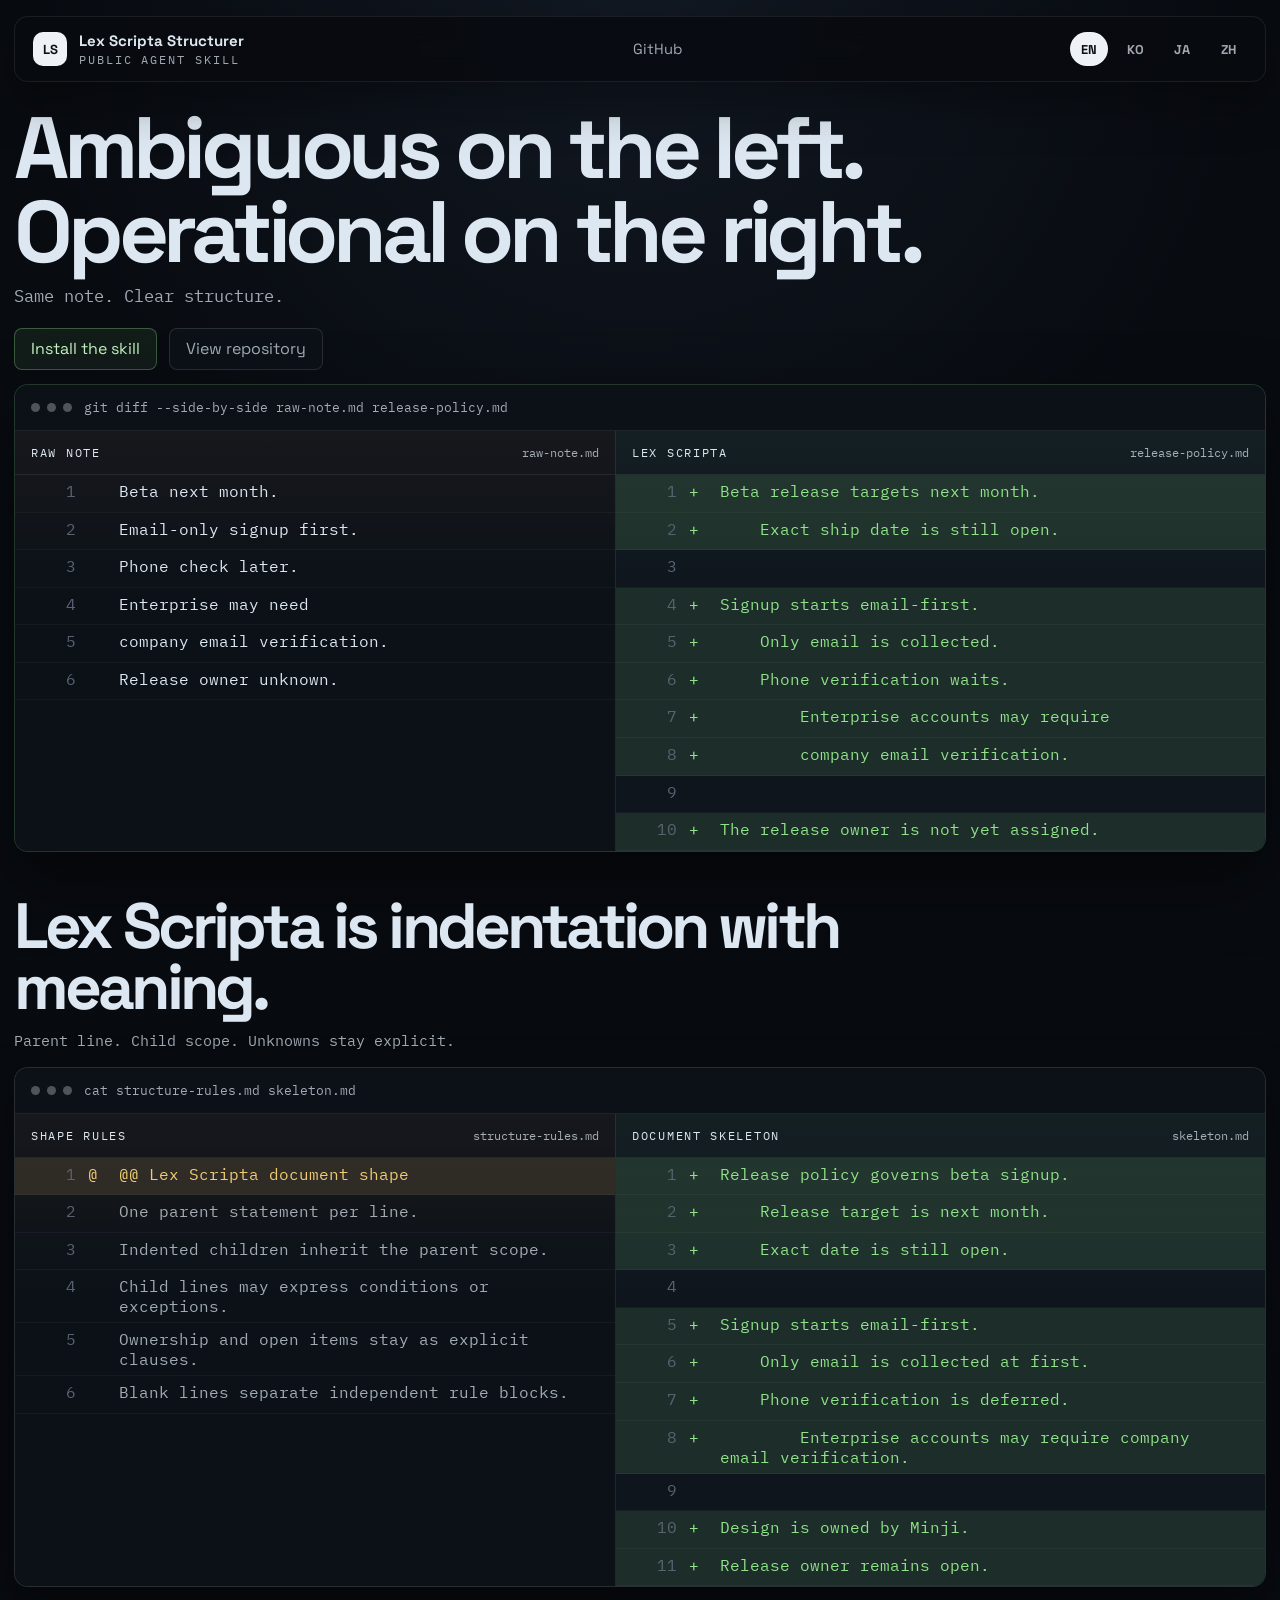
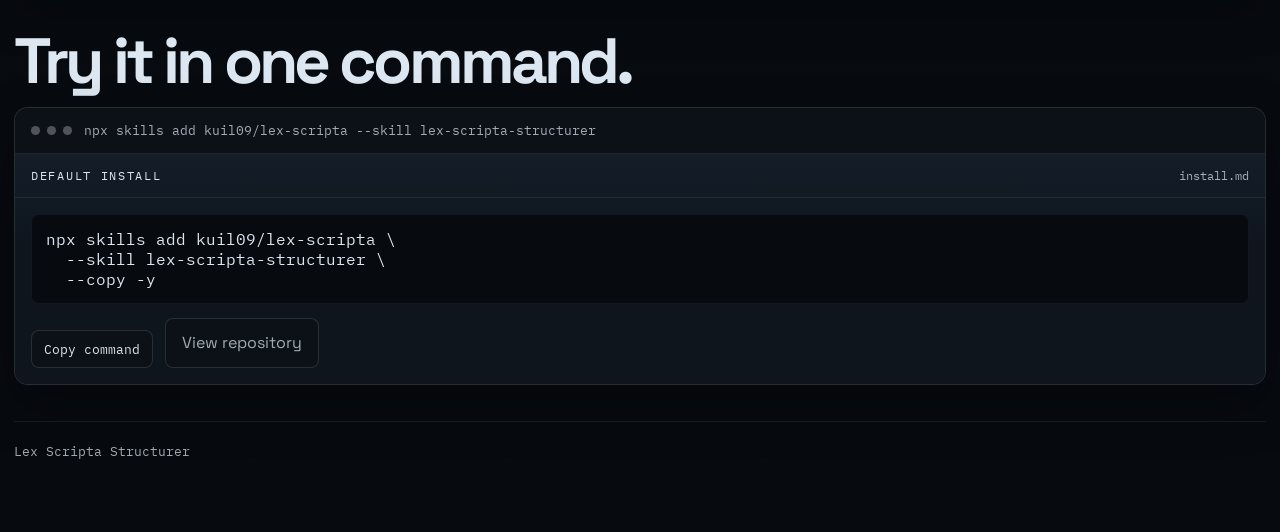
==== site/index.html @ 661ee8ec "Add GitHub Pages landing site" ====
<!DOCTYPE html>
<html lang="en">
  <head>
    <meta charset="utf-8" />
    <meta name="viewport" content="width=device-width, initial-scale=1" />
    <title>Lex Scripta Structurer</title>
    <meta
      name="description"
      content="Turn conversations, planning notes, and policy prose into structured Lex Scripta documents."
    />
    <meta property="og:title" content="Lex Scripta Structurer" />
    <meta
      property="og:description"
      content="A public Agent Skill for turning messy notes into rule trees your agent can trust."
    />
    <meta property="og:type" content="website" />
    <meta property="og:url" content="https://kuil09.github.io/lex-scripta/" />
    <meta
      property="og:image"
      content="https://kuil09.github.io/lex-scripta/og-card.svg"
    />
    <meta name="twitter:card" content="summary_large_image" />
    <meta name="twitter:title" content="Lex Scripta Structurer" />
    <meta
      name="twitter:description"
      content="Turn natural-language notes into machine-readable Lex Scripta documents."
    />
    <meta
      name="twitter:image"
      content="https://kuil09.github.io/lex-scripta/og-card.svg"
    />
    <link rel="canonical" href="https://kuil09.github.io/lex-scripta/" />
    <link rel="alternate" hreflang="en" href="https://kuil09.github.io/lex-scripta/" />
    <link rel="alternate" hreflang="ko" href="https://kuil09.github.io/lex-scripta/ko/" />
    <link rel="alternate" hreflang="ja" href="https://kuil09.github.io/lex-scripta/ja/" />
    <link rel="alternate" hreflang="zh-CN" href="https://kuil09.github.io/lex-scripta/zh-cn/" />
    <link rel="alternate" hreflang="x-default" href="https://kuil09.github.io/lex-scripta/" />
    <link rel="icon" href="favicon.svg" type="image/svg+xml" />
    <link rel="preconnect" href="https://fonts.googleapis.com" />
    <link rel="preconnect" href="https://fonts.gstatic.com" crossorigin />
    <link
      href="https://fonts.googleapis.com/css2?family=Fraunces:opsz,wght@9..144,600;9..144,700&family=IBM+Plex+Mono:wght@400;500&family=Space+Grotesk:wght@400;500;700&display=swap"
      rel="stylesheet"
    />
    <link rel="stylesheet" href="styles.css" />
  </head>
  <body class="terminal-body">
    <div class="page-shell">
      <header class="topbar">
        <a class="brand" href="#top" aria-label="Lex Scripta Structurer home">
          <span class="brand-mark">LS</span>
          <span class="brand-copy">
            <strong>Lex Scripta Structurer</strong>
            <span>Public Agent Skill</span>
          </span>
        </a>

        <nav class="topnav" aria-label="Primary">
          <a href="https://github.com/kuil09/lex-scripta">GitHub</a>
        </nav>

        <div class="language-switch" aria-label="Languages">
          <a class="language-link is-current" href="./" lang="en">EN</a>
          <a class="language-link" href="ko/" lang="ko">KO</a>
          <a class="language-link" href="ja/" lang="ja">JA</a>
          <a class="language-link" href="zh-cn/" lang="zh-CN">ZH</a>
        </div>
      </header>

      <main id="top" class="terminal-main">
        <section class="split-section hero-section">
          <div class="section-intro reveal">
            <h1 class="section-title">Ambiguous on the left. Operational on the right.</h1>
            <p class="section-summary">
              Same note. Clear structure.
            </p>

            <div class="hero-actions">
              <a class="button button-primary" href="#install">Install the skill</a>
              <a class="button button-secondary" href="https://github.com/kuil09/lex-scripta">
                View repository
              </a>
            </div>
          </div>

          <div class="terminal-shell reveal">
            <div class="terminal-bar">
              <span class="terminal-dots" aria-hidden="true">
                <span></span>
                <span></span>
                <span></span>
              </span>
              <span class="terminal-title">git diff --side-by-side raw-note.md release-policy.md</span>
            </div>

            <div class="pane-grid">
              <article class="terminal-pane pane-raw">
                <div class="pane-header">
                  <span class="pane-label">raw note</span>
                  <span class="pane-file">raw-note.md</span>
                </div>
                <div class="pane-body">
                  <ol class="code-lines">
                    <li class="line-plain"><span class="line-sign"></span><span class="line-text">Beta next month.</span></li>
                    <li class="line-plain"><span class="line-sign"></span><span class="line-text">Email-only signup first.</span></li>
                    <li class="line-plain"><span class="line-sign"></span><span class="line-text">Phone check later.</span></li>
                    <li class="line-plain"><span class="line-sign"></span><span class="line-text">Enterprise may need</span></li>
                    <li class="line-plain"><span class="line-sign"></span><span class="line-text">company email verification.</span></li>
                    <li class="line-plain"><span class="line-sign"></span><span class="line-text">Release owner unknown.</span></li>
                  </ol>
                </div>
              </article>

              <article class="terminal-pane pane-structured">
                <div class="pane-header">
                  <span class="pane-label">Lex Scripta</span>
                  <span class="pane-file">release-policy.md</span>
                </div>
                <div class="pane-body">
                  <ol class="code-lines">
                    <li class="line-add"><span class="line-sign">+</span><span class="line-text">Beta release targets next month.</span></li>
                    <li class="line-add"><span class="line-sign">+</span><span class="line-text">    Exact ship date is still open.</span></li>
                    <li class="line-plain"><span class="line-sign"></span><span class="line-text"></span></li>
                    <li class="line-add"><span class="line-sign">+</span><span class="line-text">Signup starts email-first.</span></li>
                    <li class="line-add"><span class="line-sign">+</span><span class="line-text">    Only email is collected.</span></li>
                    <li class="line-add"><span class="line-sign">+</span><span class="line-text">    Phone verification waits.</span></li>
                    <li class="line-add"><span class="line-sign">+</span><span class="line-text">        Enterprise accounts may require</span></li>
                    <li class="line-add"><span class="line-sign">+</span><span class="line-text">        company email verification.</span></li>
                    <li class="line-plain"><span class="line-sign"></span><span class="line-text"></span></li>
                    <li class="line-add"><span class="line-sign">+</span><span class="line-text">The release owner is not yet assigned.</span></li>
                  </ol>
                </div>
              </article>
            </div>
          </div>
        </section>

        <section class="split-section" id="structure">
          <div class="section-intro reveal">
            <h2 class="section-title">Lex Scripta is indentation with meaning.</h2>
            <p class="section-summary">
              Parent line. Child scope. Unknowns stay explicit.
            </p>
          </div>

          <div class="terminal-shell reveal">
            <div class="terminal-bar">
              <span class="terminal-dots" aria-hidden="true">
                <span></span>
                <span></span>
                <span></span>
              </span>
              <span class="terminal-title">cat structure-rules.md skeleton.md</span>
            </div>

            <div class="pane-grid">
              <article class="terminal-pane pane-problem">
                <div class="pane-header">
                  <span class="pane-label">shape rules</span>
                  <span class="pane-file">structure-rules.md</span>
                </div>
                <div class="pane-body">
                  <ol class="code-lines">
                    <li class="line-meta"><span class="line-sign">@</span><span class="line-text">@@ Lex Scripta document shape</span></li>
                    <li class="line-context"><span class="line-sign"></span><span class="line-text">One parent statement per line.</span></li>
                    <li class="line-context"><span class="line-sign"></span><span class="line-text">Indented children inherit the parent scope.</span></li>
                    <li class="line-context"><span class="line-sign"></span><span class="line-text">Child lines may express conditions or exceptions.</span></li>
                    <li class="line-context"><span class="line-sign"></span><span class="line-text">Ownership and open items stay as explicit clauses.</span></li>
                    <li class="line-context"><span class="line-sign"></span><span class="line-text">Blank lines separate independent rule blocks.</span></li>
                  </ol>
                </div>
              </article>

              <article class="terminal-pane pane-structured">
                <div class="pane-header">
                  <span class="pane-label">document skeleton</span>
                  <span class="pane-file">skeleton.md</span>
                </div>
                <div class="pane-body">
                  <ol class="code-lines">
                    <li class="line-add"><span class="line-sign">+</span><span class="line-text">Release policy governs beta signup.</span></li>
                    <li class="line-add"><span class="line-sign">+</span><span class="line-text">    Release target is next month.</span></li>
                    <li class="line-add"><span class="line-sign">+</span><span class="line-text">    Exact date is still open.</span></li>
                    <li class="line-plain"><span class="line-sign"></span><span class="line-text"></span></li>
                    <li class="line-add"><span class="line-sign">+</span><span class="line-text">Signup starts email-first.</span></li>
                    <li class="line-add"><span class="line-sign">+</span><span class="line-text">    Only email is collected at first.</span></li>
                    <li class="line-add"><span class="line-sign">+</span><span class="line-text">    Phone verification is deferred.</span></li>
                    <li class="line-add"><span class="line-sign">+</span><span class="line-text">        Enterprise accounts may require company email verification.</span></li>
                    <li class="line-plain"><span class="line-sign"></span><span class="line-text"></span></li>
                    <li class="line-add"><span class="line-sign">+</span><span class="line-text">Design is owned by Minji.</span></li>
                    <li class="line-add"><span class="line-sign">+</span><span class="line-text">Release owner remains open.</span></li>
                  </ol>
                </div>
              </article>
            </div>
          </div>

        </section>

        <section class="split-section install-strip" id="install">
          <div class="section-intro reveal">
            <h2 class="section-title">Try it in one command.</h2>
          </div>

          <div class="terminal-shell install-shell reveal">
            <div class="terminal-bar">
              <span class="terminal-dots" aria-hidden="true">
                <span></span>
                <span></span>
                <span></span>
              </span>
              <span class="terminal-title">npx skills add kuil09/lex-scripta --skill lex-scripta-structurer</span>
            </div>

            <article class="terminal-pane pane-install-full">
              <div class="pane-header">
                <span class="pane-label">default install</span>
                <span class="pane-file">install.md</span>
              </div>
              <div class="pane-body install-strip-body">
                <pre class="command-code"><code>npx skills add kuil09/lex-scripta \
  --skill lex-scripta-structurer \
  --copy -y</code></pre>
                <div class="install-strip-actions">
                  <button
                    class="copy-button"
                    data-copy="npx skills add kuil09/lex-scripta --skill lex-scripta-structurer --copy -y"
                    data-copy-default="Copy command"
                    data-copy-success="Copied"
                    data-copy-failure="Copy failed"
                  >
                    Copy command
                  </button>
                  <a class="button button-secondary" href="https://github.com/kuil09/lex-scripta">
                    View repository
                  </a>
                </div>
              </div>
            </article>
          </div>
        </section>
      </main>

      <footer class="site-footer">
        <p>Lex Scripta Structurer</p>
      </footer>
    </div>

    <script src="script.js"></script>
  </body>
</html>
---- site/styles.css ----
:root {
  --bg: #080b10;
  --bg-2: #0c1118;
  --bg-3: #121923;
  --panel: #0b1117;
  --panel-2: #0e151d;
  --panel-3: #111a24;
  --ink: #dde7f1;
  --ink-soft: rgba(221, 231, 241, 0.72);
  --ink-faint: rgba(221, 231, 241, 0.46);
  --line: rgba(255, 255, 255, 0.08);
  --line-strong: rgba(255, 255, 255, 0.12);
  --line-no: #586372;
  --green: #8fe388;
  --green-soft: rgba(143, 227, 136, 0.12);
  --red: #ff9580;
  --red-soft: rgba(255, 149, 128, 0.12);
  --yellow: #f0cd75;
  --yellow-soft: rgba(240, 205, 117, 0.12);
  --blue: #86b6ff;
  --blue-soft: rgba(134, 182, 255, 0.12);
  --shadow: 0 20px 48px rgba(0, 0, 0, 0.34);
  --content: 1320px;
  --sans: "Space Grotesk", sans-serif;
  --mono: "IBM Plex Mono", monospace;
}

* {
  box-sizing: border-box;
}

html {
  scroll-behavior: smooth;
}

body {
  margin: 0;
  min-height: 100vh;
  overflow-x: hidden;
  color: var(--ink);
  font-family: var(--mono);
  background:
    radial-gradient(circle at top, rgba(134, 182, 255, 0.08), transparent 28%),
    linear-gradient(180deg, #080b10 0%, #070a0f 100%);
}

body::before {
  content: "";
  position: fixed;
  inset: 0;
  pointer-events: none;
  background-image:
    linear-gradient(rgba(255, 255, 255, 0.024) 1px, transparent 1px),
    linear-gradient(90deg, rgba(255, 255, 255, 0.024) 1px, transparent 1px);
  background-size: 24px 24px;
  opacity: 0.24;
  mask-image: linear-gradient(180deg, rgba(0, 0, 0, 0.74), transparent 100%);
}

a {
  color: inherit;
  text-decoration: none;
}

code,
pre,
button {
  font: inherit;
}

.page-shell {
  width: min(calc(100% - 28px), var(--content));
  margin: 0 auto;
  padding: 16px 0 72px;
}

.topbar {
  position: sticky;
  top: 12px;
  z-index: 20;
  display: grid;
  grid-template-columns: auto 1fr auto;
  align-items: center;
  gap: 18px;
  padding: 14px 18px;
  border: 1px solid var(--line);
  border-radius: 14px;
  background: rgba(8, 11, 16, 0.9);
  backdrop-filter: blur(14px);
  box-shadow: var(--shadow);
}

.brand {
  display: inline-flex;
  align-items: center;
  gap: 12px;
}

.brand-mark {
  width: 34px;
  height: 34px;
  display: grid;
  place-items: center;
  border: 1px solid var(--line-strong);
  border-radius: 10px;
  color: #0b1117;
  background: #eef2f7;
  font-family: var(--sans);
  font-size: 0.82rem;
  font-weight: 700;
}

.brand-copy {
  display: flex;
  flex-direction: column;
  gap: 2px;
}

.brand-copy strong,
.topnav,
.language-link,
.button,
.section-title,
.command-card h3 {
  font-family: var(--sans);
}

.brand-copy strong {
  font-size: 0.94rem;
}

.brand-copy span,
.pane-file,
.shell-note,
.section-summary,
.site-footer,
.command-card p,
.path-note,
.legend {
  color: var(--ink-soft);
}

.brand-copy span {
  font-size: 0.75rem;
  text-transform: uppercase;
  letter-spacing: 0.16em;
}

.topnav {
  display: flex;
  align-items: center;
  justify-content: center;
  gap: 18px;
  font-size: 0.92rem;
}

.topnav a,
.language-link {
  color: var(--ink-soft);
  transition: color 160ms ease, border-color 160ms ease, background 160ms ease;
}

.topnav a:hover,
.topnav a:focus-visible,
.language-link:hover,
.language-link:focus-visible {
  color: var(--ink);
}

.language-switch {
  display: flex;
  align-items: center;
  gap: 8px;
}

.language-link {
  min-width: 38px;
  min-height: 34px;
  padding: 0 10px;
  display: inline-flex;
  align-items: center;
  justify-content: center;
  border: 1px solid transparent;
  border-radius: 999px;
  font-size: 0.8rem;
  font-weight: 700;
}

.language-link.is-current {
  color: #0b1117;
  border-color: rgba(255, 255, 255, 0.2);
  background: #eef2f7;
}

.terminal-main {
  display: flex;
  flex-direction: column;
  gap: 44px;
  margin-top: 24px;
}

.split-section {
  scroll-margin-top: 100px;
}

.hero-section .section-title {
  max-width: 1120px;
  font-size: clamp(3rem, 6.8vw, 6.4rem);
}

.hero-section .section-summary {
  font-size: 1.08rem;
}

.hero-section .terminal-shell {
  border-color: rgba(143, 227, 136, 0.18);
  box-shadow: 0 28px 72px rgba(0, 0, 0, 0.44);
}

.section-intro {
  display: flex;
  flex-direction: column;
  gap: 10px;
  margin-bottom: 14px;
}

.section-title {
  margin: 0;
  max-width: 980px;
  font-size: clamp(2.3rem, 5vw, 4.8rem);
  line-height: 0.96;
  letter-spacing: -0.06em;
}

.section-summary {
  margin: 0;
  max-width: 760px;
  font-size: 0.96rem;
  line-height: 1.55;
}

.hero-actions {
  display: flex;
  flex-wrap: wrap;
  gap: 12px;
  margin-top: 8px;
}

.button,
.copy-button {
  display: inline-flex;
  align-items: center;
  justify-content: center;
  min-height: 42px;
  padding: 0 16px;
  border: 1px solid var(--line-strong);
  border-radius: 8px;
  background: var(--panel);
  color: var(--ink);
  cursor: pointer;
  transition: border-color 160ms ease, background 160ms ease, color 160ms ease;
}

.button:hover,
.button:focus-visible,
.copy-button:hover,
.copy-button:focus-visible {
  border-color: rgba(255, 255, 255, 0.18);
  background: #111922;
}

.button-primary {
  border-color: rgba(143, 227, 136, 0.32);
  background: rgba(143, 227, 136, 0.08);
  color: #c6f4c2;
}

.button-secondary {
  color: var(--ink-soft);
}

.terminal-shell {
  border: 1px solid var(--line-strong);
  border-radius: 14px;
  overflow: hidden;
  background: var(--panel);
  box-shadow: var(--shadow);
}

.terminal-bar {
  display: flex;
  align-items: center;
  gap: 12px;
  min-height: 46px;
  padding: 0 16px;
  border-bottom: 1px solid var(--line);
  background: var(--bg-2);
}

.terminal-dots {
  display: inline-flex;
  gap: 7px;
}

.terminal-dots span {
  width: 9px;
  height: 9px;
  border-radius: 50%;
  background: rgba(255, 255, 255, 0.28);
}

.terminal-title {
  color: var(--ink-soft);
  font-size: 0.84rem;
  white-space: nowrap;
  overflow: hidden;
  text-overflow: ellipsis;
}

.pane-grid {
  display: grid;
  grid-template-columns: minmax(0, 48fr) minmax(0, 52fr);
}

.terminal-pane {
  min-width: 0;
  background: var(--panel);
}

.terminal-pane + .terminal-pane {
  border-left: 1px solid var(--line);
}

.pane-raw,
.pane-problem,
.pane-old {
  background: linear-gradient(180deg, rgba(255, 149, 128, 0.05), transparent 40%), var(--panel);
}

.pane-structured,
.pane-guarantee,
.pane-new {
  background: linear-gradient(180deg, rgba(143, 227, 136, 0.05), transparent 40%), var(--panel-2);
}

.pane-install-right {
  background: linear-gradient(180deg, rgba(134, 182, 255, 0.05), transparent 40%), var(--panel-2);
}

.pane-install-full {
  background: linear-gradient(180deg, rgba(134, 182, 255, 0.05), transparent 40%), var(--panel-2);
}

.pane-header {
  display: flex;
  align-items: center;
  justify-content: space-between;
  gap: 10px;
  min-height: 44px;
  padding: 0 16px;
  border-bottom: 1px solid var(--line);
}

.pane-label {
  color: var(--ink);
  font-size: 0.76rem;
  text-transform: uppercase;
  letter-spacing: 0.14em;
}

.pane-file {
  font-size: 0.78rem;
}

.pane-body {
  padding: 0;
}

.code-lines {
  list-style: none;
  margin: 0;
  padding: 0;
  counter-reset: line;
}

.code-lines li {
  display: grid;
  grid-template-columns: 2.8rem 1.2rem minmax(0, 1fr);
  gap: 12px;
  align-items: start;
  min-height: 2.35rem;
  padding: 6px 16px;
  border-bottom: 1px solid rgba(255, 255, 255, 0.04);
}

.code-lines li::before {
  counter-increment: line;
  content: counter(line);
  color: var(--line-no);
  text-align: right;
}

.line-sign {
  color: var(--line-no);
}

.line-text {
  min-width: 0;
  white-space: pre-wrap;
  word-break: break-word;
}

.line-meta {
  background: var(--yellow-soft);
}

.line-meta .line-sign,
.line-meta .line-text {
  color: var(--yellow);
}

.line-add {
  background: var(--green-soft);
}

.line-add .line-sign,
.line-add .line-text {
  color: var(--green);
}

.line-remove {
  background: var(--red-soft);
}

.line-remove .line-sign,
.line-remove .line-text {
  color: var(--red);
}

.line-context .line-text {
  color: var(--ink-soft);
}

.line-plain .line-sign {
  color: transparent;
}

.shell-note,
.legend {
  margin: 10px 4px 0;
  font-size: 0.85rem;
  line-height: 1.6;
}

.legend {
  display: flex;
  flex-wrap: wrap;
  gap: 14px;
}

.legend span::before {
  display: inline-block;
  margin-right: 8px;
}

.legend-old::before {
  content: "-";
  color: var(--red);
}

.legend-new::before {
  content: "+";
  color: var(--green);
}

.legend-stable::before {
  content: "@";
  color: var(--yellow);
}

.install-shell .pane-body {
  padding: 16px;
}

.install-strip-body {
  display: flex;
  flex-direction: column;
  gap: 14px;
}

.install-strip .section-title {
  max-width: 760px;
}

.install-strip .command-code {
  margin: 0;
}

.install-strip-actions {
  display: flex;
  flex-wrap: wrap;
  gap: 12px;
}

.command-card,
.path-card {
  border: 1px solid var(--line);
  border-radius: 10px;
  background: var(--panel-3);
  padding: 16px;
}

.command-card h3,
.path-card h3 {
  margin: 0;
  font-size: 1rem;
  line-height: 1.3;
}

.command-card p,
.path-card p {
  margin: 8px 0 0;
  font-size: 0.88rem;
  line-height: 1.6;
}

.command-code {
  margin: 14px 0 0;
  padding: 14px;
  border: 1px solid rgba(255, 255, 255, 0.05);
  border-radius: 8px;
  background: #070b10;
  color: var(--ink);
  white-space: pre-wrap;
  word-break: break-word;
}

.copy-button {
  align-self: flex-start;
  margin-top: 12px;
  min-height: 38px;
  padding: 0 12px;
  font-size: 0.84rem;
}

.copy-button.is-copied {
  border-color: rgba(143, 227, 136, 0.32);
  background: rgba(143, 227, 136, 0.08);
  color: #c6f4c2;
}

.path-list {
  margin: 14px 0 0;
  padding-left: 18px;
  color: var(--ink-soft);
  line-height: 1.7;
}

.path-list code {
  color: var(--ink);
}

.site-footer {
  display: flex;
  justify-content: flex-start;
  margin-top: 36px;
  padding-top: 20px;
  border-top: 1px solid var(--line);
  font-size: 0.84rem;
}

.site-footer p {
  margin: 0;
}

.reveal {
  opacity: 0;
  transform: translateY(10px);
  transition: opacity 260ms ease, transform 260ms ease;
}

.reveal.is-visible {
  opacity: 1;
  transform: translateY(0);
}

@media (max-width: 1080px) {
  .topbar {
    grid-template-columns: 1fr auto;
  }

  .topnav {
    grid-column: 1 / -1;
    justify-content: flex-start;
    flex-wrap: wrap;
  }

  .pane-grid {
    grid-template-columns: 1fr;
  }

  .terminal-pane + .terminal-pane {
    border-left: 0;
    border-top: 1px solid var(--line);
  }

  .install-strip-actions {
    flex-direction: column;
    align-items: stretch;
  }

  .install-strip-actions .button,
  .install-strip-actions .copy-button {
    width: 100%;
  }
}

@media (max-width: 720px) {
  .page-shell {
    width: min(calc(100% - 16px), var(--content));
    padding-top: 10px;
  }

  .topbar {
    padding: 14px;
  }

  .language-switch {
    width: 100%;
    justify-content: flex-start;
  }

  .terminal-main {
    gap: 44px;
    margin-top: 20px;
  }

  .section-title {
    font-size: clamp(1.9rem, 11vw, 2.8rem);
  }

  .hero-actions {
    flex-direction: column;
    align-items: stretch;
  }

  .button {
    width: 100%;
  }

  .code-lines li {
    grid-template-columns: 2.2rem 1rem minmax(0, 1fr);
    padding: 6px 12px;
    gap: 10px;
  }

  .install-shell .pane-body {
    padding: 12px;
  }

  .command-card,
  .path-card {
    padding: 14px;
  }

  .site-footer {
    flex-direction: column;
    align-items: flex-start;
  }
}

@media (prefers-reduced-motion: reduce) {
  html {
    scroll-behavior: auto;
  }

  .reveal {
    opacity: 1;
    transform: none;
    transition: none;
  }

  .button,
  .copy-button {
    transition: none;
  }
}
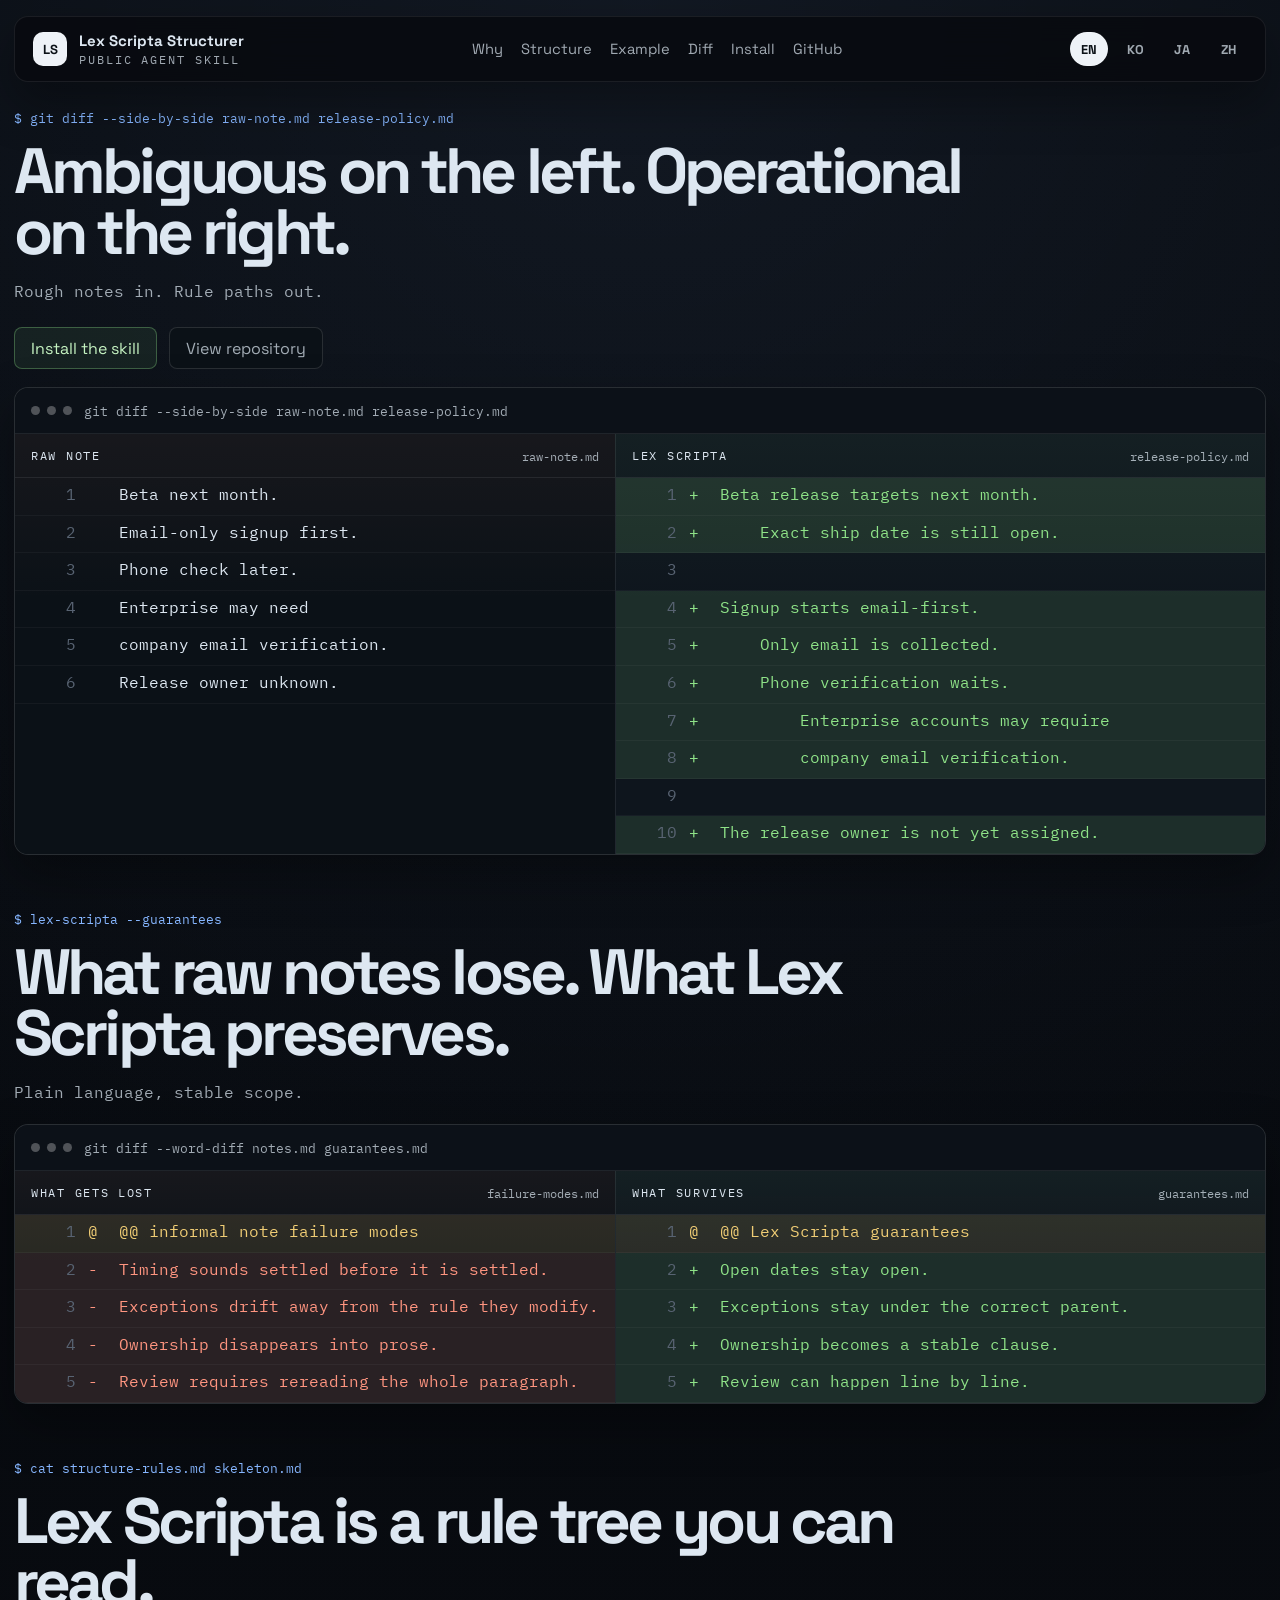
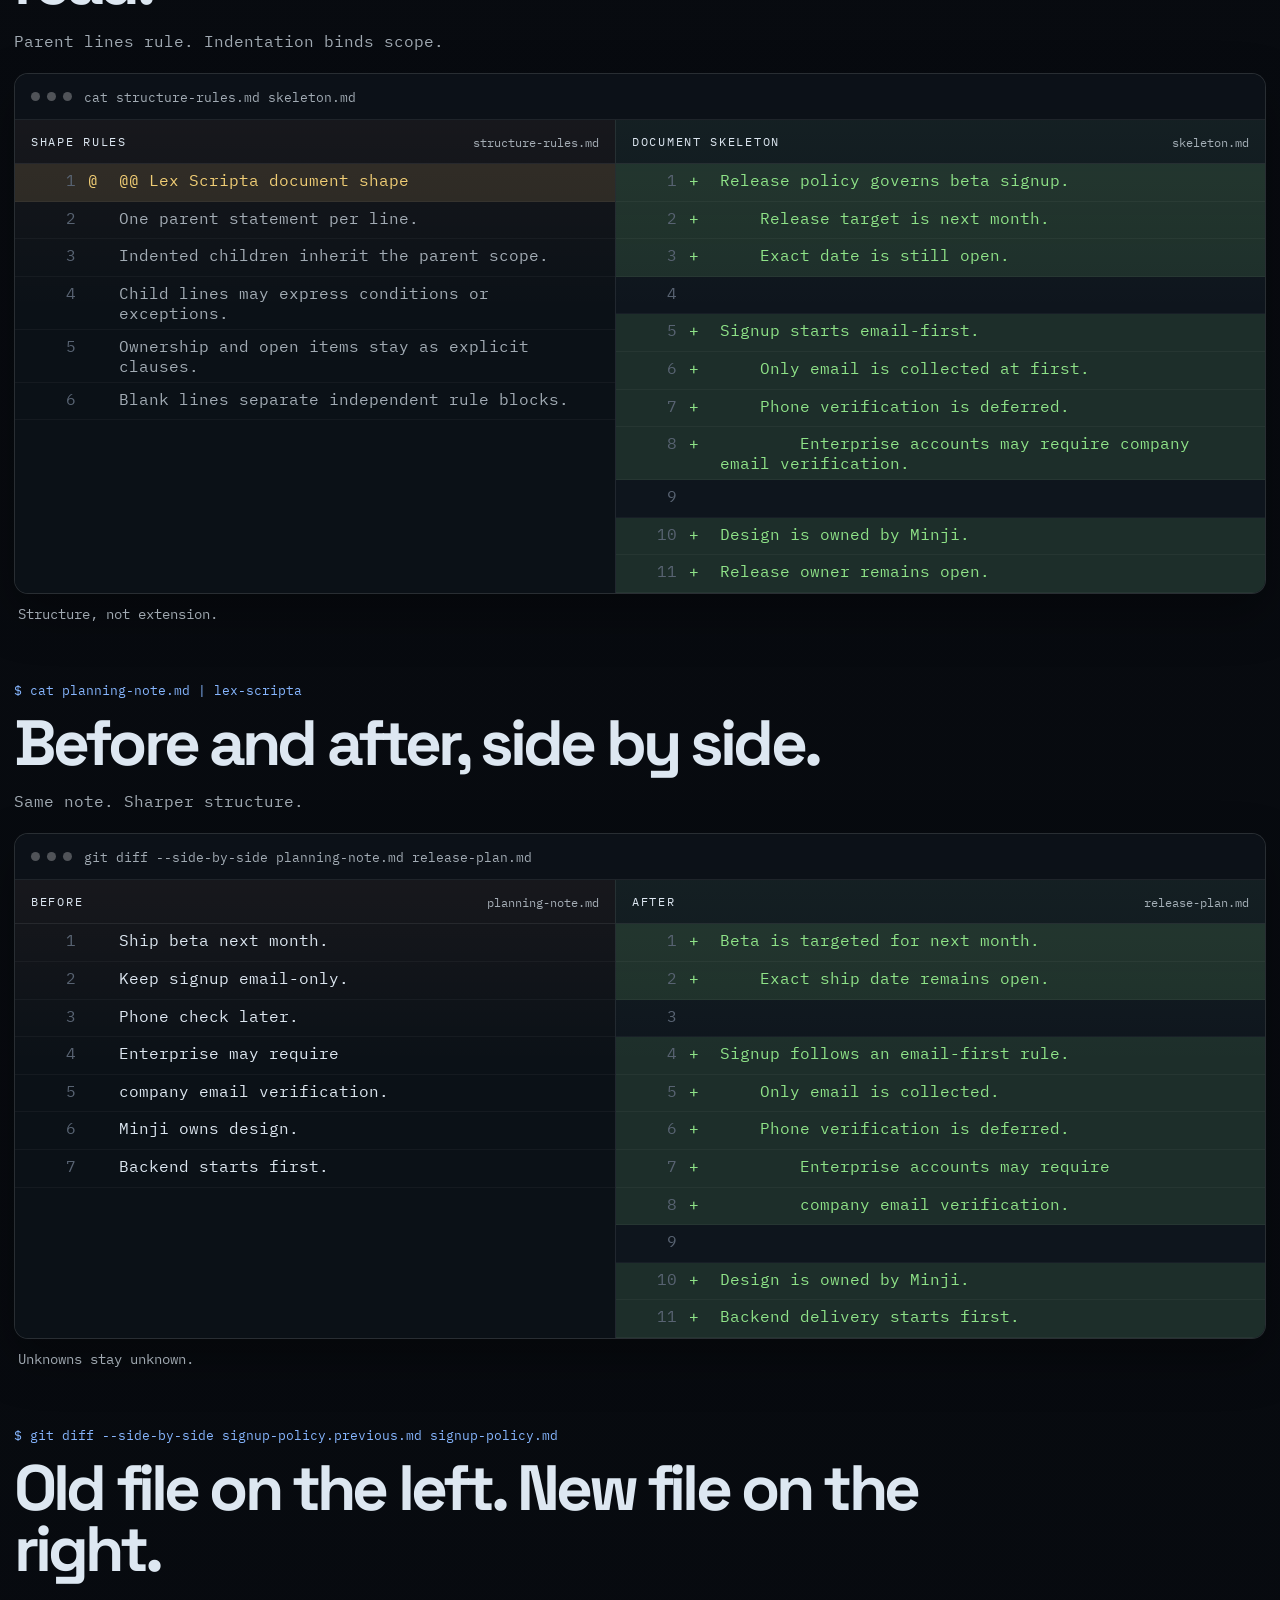
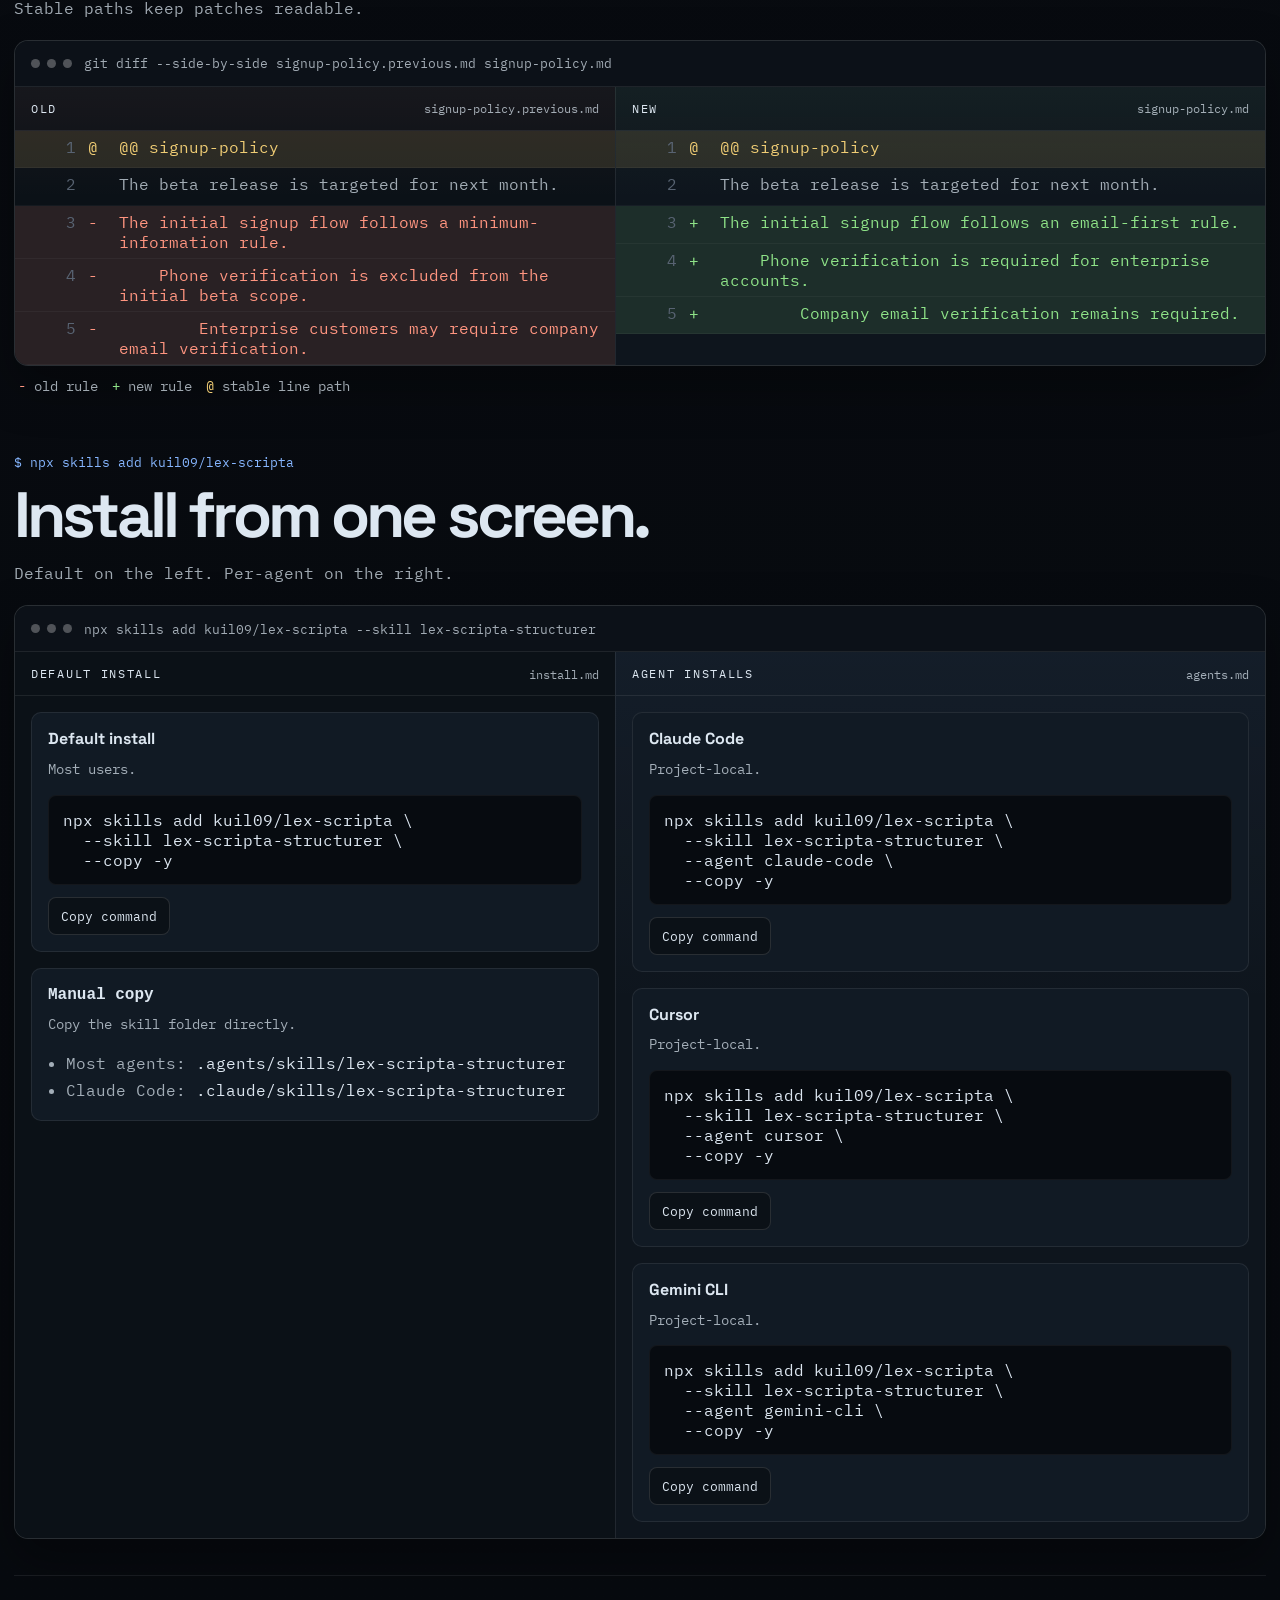
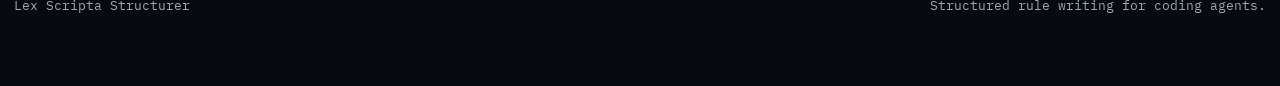
==== commit 20865522: "Add GitHub Pages landing site" ====
--- a/site/index.html
+++ b/site/index.html
@@ -56,6 +56,11 @@
         </a>
 
         <nav class="topnav" aria-label="Primary">
+          <a href="#why">Why</a>
+          <a href="#structure">Structure</a>
+          <a href="#example">Example</a>
+          <a href="#revisions">Diff</a>
+          <a href="#install">Install</a>
           <a href="https://github.com/kuil09/lex-scripta">GitHub</a>
         </nav>
 
@@ -68,11 +73,12 @@
       </header>
 
       <main id="top" class="terminal-main">
-        <section class="split-section hero-section">
+        <section class="split-section">
           <div class="section-intro reveal">
+            <p class="command-label">$ git diff --side-by-side raw-note.md release-policy.md</p>
             <h1 class="section-title">Ambiguous on the left. Operational on the right.</h1>
             <p class="section-summary">
-              Same note. Clear structure.
+              Rough notes in. Rule paths out.
             </p>
 
             <div class="hero-actions">
@@ -135,11 +141,67 @@
           </div>
         </section>
 
+        <section class="split-section" id="why">
+          <div class="section-intro reveal">
+            <p class="command-label">$ lex-scripta --guarantees</p>
+            <h2 class="section-title">What raw notes lose. What Lex Scripta preserves.</h2>
+            <p class="section-summary">
+              Plain language, stable scope.
+            </p>
+          </div>
+
+          <div class="terminal-shell reveal">
+            <div class="terminal-bar">
+              <span class="terminal-dots" aria-hidden="true">
+                <span></span>
+                <span></span>
+                <span></span>
+              </span>
+              <span class="terminal-title">git diff --word-diff notes.md guarantees.md</span>
+            </div>
+
+            <div class="pane-grid">
+              <article class="terminal-pane pane-problem">
+                <div class="pane-header">
+                  <span class="pane-label">what gets lost</span>
+                  <span class="pane-file">failure-modes.md</span>
+                </div>
+                <div class="pane-body">
+                  <ol class="code-lines">
+                    <li class="line-meta"><span class="line-sign">@</span><span class="line-text">@@ informal note failure modes</span></li>
+                    <li class="line-remove"><span class="line-sign">-</span><span class="line-text">Timing sounds settled before it is settled.</span></li>
+                    <li class="line-remove"><span class="line-sign">-</span><span class="line-text">Exceptions drift away from the rule they modify.</span></li>
+                    <li class="line-remove"><span class="line-sign">-</span><span class="line-text">Ownership disappears into prose.</span></li>
+                    <li class="line-remove"><span class="line-sign">-</span><span class="line-text">Review requires rereading the whole paragraph.</span></li>
+                  </ol>
+                </div>
+              </article>
+
+              <article class="terminal-pane pane-guarantee">
+                <div class="pane-header">
+                  <span class="pane-label">what survives</span>
+                  <span class="pane-file">guarantees.md</span>
+                </div>
+                <div class="pane-body">
+                  <ol class="code-lines">
+                    <li class="line-meta"><span class="line-sign">@</span><span class="line-text">@@ Lex Scripta guarantees</span></li>
+                    <li class="line-add"><span class="line-sign">+</span><span class="line-text">Open dates stay open.</span></li>
+                    <li class="line-add"><span class="line-sign">+</span><span class="line-text">Exceptions stay under the correct parent.</span></li>
+                    <li class="line-add"><span class="line-sign">+</span><span class="line-text">Ownership becomes a stable clause.</span></li>
+                    <li class="line-add"><span class="line-sign">+</span><span class="line-text">Review can happen line by line.</span></li>
+                  </ol>
+                </div>
+              </article>
+            </div>
+          </div>
+        </section>
+
         <section class="split-section" id="structure">
           <div class="section-intro reveal">
-            <h2 class="section-title">Lex Scripta is indentation with meaning.</h2>
+            <p class="command-label">$ cat structure-rules.md skeleton.md</p>
+            <h2 class="section-title">Lex Scripta is a rule tree you can read.</h2>
             <p class="section-summary">
-              Parent line. Child scope. Unknowns stay explicit.
+              Parent lines rule. Indentation binds scope.
             </p>
           </div>
 
@@ -195,11 +257,142 @@
             </div>
           </div>
 
+          <p class="shell-note reveal">Structure, not extension.</p>
         </section>
 
-        <section class="split-section install-strip" id="install">
+        <section class="split-section" id="example">
           <div class="section-intro reveal">
-            <h2 class="section-title">Try it in one command.</h2>
+            <p class="command-label">$ cat planning-note.md | lex-scripta</p>
+            <h2 class="section-title">Before and after, side by side.</h2>
+            <p class="section-summary">
+              Same note. Sharper structure.
+            </p>
+          </div>
+
+          <div class="terminal-shell reveal">
+            <div class="terminal-bar">
+              <span class="terminal-dots" aria-hidden="true">
+                <span></span>
+                <span></span>
+                <span></span>
+              </span>
+              <span class="terminal-title">git diff --side-by-side planning-note.md release-plan.md</span>
+            </div>
+
+            <div class="pane-grid">
+              <article class="terminal-pane pane-raw">
+                <div class="pane-header">
+                  <span class="pane-label">before</span>
+                  <span class="pane-file">planning-note.md</span>
+                </div>
+                <div class="pane-body">
+                  <ol class="code-lines">
+                    <li class="line-plain"><span class="line-sign"></span><span class="line-text">Ship beta next month.</span></li>
+                    <li class="line-plain"><span class="line-sign"></span><span class="line-text">Keep signup email-only.</span></li>
+                    <li class="line-plain"><span class="line-sign"></span><span class="line-text">Phone check later.</span></li>
+                    <li class="line-plain"><span class="line-sign"></span><span class="line-text">Enterprise may require</span></li>
+                    <li class="line-plain"><span class="line-sign"></span><span class="line-text">company email verification.</span></li>
+                    <li class="line-plain"><span class="line-sign"></span><span class="line-text">Minji owns design.</span></li>
+                    <li class="line-plain"><span class="line-sign"></span><span class="line-text">Backend starts first.</span></li>
+                  </ol>
+                </div>
+              </article>
+
+              <article class="terminal-pane pane-structured">
+                <div class="pane-header">
+                  <span class="pane-label">after</span>
+                  <span class="pane-file">release-plan.md</span>
+                </div>
+                <div class="pane-body">
+                  <ol class="code-lines">
+                    <li class="line-add"><span class="line-sign">+</span><span class="line-text">Beta is targeted for next month.</span></li>
+                    <li class="line-add"><span class="line-sign">+</span><span class="line-text">    Exact ship date remains open.</span></li>
+                    <li class="line-plain"><span class="line-sign"></span><span class="line-text"></span></li>
+                    <li class="line-add"><span class="line-sign">+</span><span class="line-text">Signup follows an email-first rule.</span></li>
+                    <li class="line-add"><span class="line-sign">+</span><span class="line-text">    Only email is collected.</span></li>
+                    <li class="line-add"><span class="line-sign">+</span><span class="line-text">    Phone verification is deferred.</span></li>
+                    <li class="line-add"><span class="line-sign">+</span><span class="line-text">        Enterprise accounts may require</span></li>
+                    <li class="line-add"><span class="line-sign">+</span><span class="line-text">        company email verification.</span></li>
+                    <li class="line-plain"><span class="line-sign"></span><span class="line-text"></span></li>
+                    <li class="line-add"><span class="line-sign">+</span><span class="line-text">Design is owned by Minji.</span></li>
+                    <li class="line-add"><span class="line-sign">+</span><span class="line-text">Backend delivery starts first.</span></li>
+                  </ol>
+                </div>
+              </article>
+            </div>
+          </div>
+
+          <p class="shell-note reveal">Unknowns stay unknown.</p>
+        </section>
+
+        <section class="split-section" id="revisions">
+          <div class="section-intro reveal">
+            <p class="command-label">$ git diff --side-by-side signup-policy.previous.md signup-policy.md</p>
+            <h2 class="section-title">Old file on the left. New file on the right.</h2>
+            <p class="section-summary">
+              Stable paths keep patches readable.
+            </p>
+          </div>
+
+          <div class="terminal-shell reveal">
+            <div class="terminal-bar">
+              <span class="terminal-dots" aria-hidden="true">
+                <span></span>
+                <span></span>
+                <span></span>
+              </span>
+              <span class="terminal-title">git diff --side-by-side signup-policy.previous.md signup-policy.md</span>
+            </div>
+
+            <div class="pane-grid">
+              <article class="terminal-pane pane-old">
+                <div class="pane-header">
+                  <span class="pane-label">old</span>
+                  <span class="pane-file">signup-policy.previous.md</span>
+                </div>
+                <div class="pane-body">
+                  <ol class="code-lines">
+                    <li class="line-meta"><span class="line-sign">@</span><span class="line-text">@@ signup-policy</span></li>
+                    <li class="line-context"><span class="line-sign"></span><span class="line-text">The beta release is targeted for next month.</span></li>
+                    <li class="line-remove"><span class="line-sign">-</span><span class="line-text">The initial signup flow follows a minimum-information rule.</span></li>
+                    <li class="line-remove"><span class="line-sign">-</span><span class="line-text">    Phone verification is excluded from the initial beta scope.</span></li>
+                    <li class="line-remove"><span class="line-sign">-</span><span class="line-text">        Enterprise customers may require company email verification.</span></li>
+                  </ol>
+                </div>
+              </article>
+
+              <article class="terminal-pane pane-new">
+                <div class="pane-header">
+                  <span class="pane-label">new</span>
+                  <span class="pane-file">signup-policy.md</span>
+                </div>
+                <div class="pane-body">
+                  <ol class="code-lines">
+                    <li class="line-meta"><span class="line-sign">@</span><span class="line-text">@@ signup-policy</span></li>
+                    <li class="line-context"><span class="line-sign"></span><span class="line-text">The beta release is targeted for next month.</span></li>
+                    <li class="line-add"><span class="line-sign">+</span><span class="line-text">The initial signup flow follows an email-first rule.</span></li>
+                    <li class="line-add"><span class="line-sign">+</span><span class="line-text">    Phone verification is required for enterprise accounts.</span></li>
+                    <li class="line-add"><span class="line-sign">+</span><span class="line-text">        Company email verification remains required.</span></li>
+                  </ol>
+                </div>
+              </article>
+            </div>
+          </div>
+
+          <p class="legend reveal">
+            <span class="legend-old">old rule</span>
+            <span class="legend-new">new rule</span>
+            <span class="legend-stable">stable line path</span>
+          </p>
+        </section>
+
+        <section class="split-section" id="install">
+          <div class="section-intro reveal">
+            <p class="command-label">$ npx skills add kuil09/lex-scripta</p>
+            <h2 class="section-title">Install from one screen.</h2>
+            <p class="section-summary">
+              Default on the left. Per-agent on the right.
+            </p>
           </div>
 
           <div class="terminal-shell install-shell reveal">
@@ -212,37 +405,110 @@
               <span class="terminal-title">npx skills add kuil09/lex-scripta --skill lex-scripta-structurer</span>
             </div>
 
-            <article class="terminal-pane pane-install-full">
-              <div class="pane-header">
-                <span class="pane-label">default install</span>
-                <span class="pane-file">install.md</span>
-              </div>
-              <div class="pane-body install-strip-body">
-                <pre class="command-code"><code>npx skills add kuil09/lex-scripta \
+            <div class="pane-grid">
+              <article class="terminal-pane pane-install-left">
+                <div class="pane-header">
+                  <span class="pane-label">default install</span>
+                  <span class="pane-file">install.md</span>
+                </div>
+                <div class="pane-body">
+                  <section class="command-card">
+                    <h3>Default install</h3>
+                    <p>Most users.</p>
+                    <pre class="command-code"><code>npx skills add kuil09/lex-scripta \
   --skill lex-scripta-structurer \
   --copy -y</code></pre>
-                <div class="install-strip-actions">
-                  <button
-                    class="copy-button"
-                    data-copy="npx skills add kuil09/lex-scripta --skill lex-scripta-structurer --copy -y"
-                    data-copy-default="Copy command"
-                    data-copy-success="Copied"
-                    data-copy-failure="Copy failed"
-                  >
-                    Copy command
-                  </button>
-                  <a class="button button-secondary" href="https://github.com/kuil09/lex-scripta">
-                    View repository
-                  </a>
-                </div>
-              </div>
-            </article>
+                    <button
+                      class="copy-button"
+                      data-copy="npx skills add kuil09/lex-scripta --skill lex-scripta-structurer --copy -y"
+                      data-copy-default="Copy command"
+                      data-copy-success="Copied"
+                      data-copy-failure="Copy failed"
+                    >
+                      Copy command
+                    </button>
+                  </section>
+
+                  <section class="path-card">
+                    <h3>Manual copy</h3>
+                    <p class="path-note">Copy the skill folder directly.</p>
+                    <ul class="path-list">
+                      <li>Most agents: <code>.agents/skills/lex-scripta-structurer</code></li>
+                      <li>Claude Code: <code>.claude/skills/lex-scripta-structurer</code></li>
+                    </ul>
+                  </section>
+                </div>
+              </article>
+
+              <article class="terminal-pane pane-install-right">
+                <div class="pane-header">
+                  <span class="pane-label">agent installs</span>
+                  <span class="pane-file">agents.md</span>
+                </div>
+                <div class="pane-body">
+                  <section class="command-card">
+                    <h3>Claude Code</h3>
+                    <p>Project-local.</p>
+                    <pre class="command-code"><code>npx skills add kuil09/lex-scripta \
+  --skill lex-scripta-structurer \
+  --agent claude-code \
+  --copy -y</code></pre>
+                    <button
+                      class="copy-button"
+                      data-copy="npx skills add kuil09/lex-scripta --skill lex-scripta-structurer --agent claude-code --copy -y"
+                      data-copy-default="Copy command"
+                      data-copy-success="Copied"
+                      data-copy-failure="Copy failed"
+                    >
+                      Copy command
+                    </button>
+                  </section>
+
+                  <section class="command-card">
+                    <h3>Cursor</h3>
+                    <p>Project-local.</p>
+                    <pre class="command-code"><code>npx skills add kuil09/lex-scripta \
+  --skill lex-scripta-structurer \
+  --agent cursor \
+  --copy -y</code></pre>
+                    <button
+                      class="copy-button"
+                      data-copy="npx skills add kuil09/lex-scripta --skill lex-scripta-structurer --agent cursor --copy -y"
+                      data-copy-default="Copy command"
+                      data-copy-success="Copied"
+                      data-copy-failure="Copy failed"
+                    >
+                      Copy command
+                    </button>
+                  </section>
+
+                  <section class="command-card">
+                    <h3>Gemini CLI</h3>
+                    <p>Project-local.</p>
+                    <pre class="command-code"><code>npx skills add kuil09/lex-scripta \
+  --skill lex-scripta-structurer \
+  --agent gemini-cli \
+  --copy -y</code></pre>
+                    <button
+                      class="copy-button"
+                      data-copy="npx skills add kuil09/lex-scripta --skill lex-scripta-structurer --agent gemini-cli --copy -y"
+                      data-copy-default="Copy command"
+                      data-copy-success="Copied"
+                      data-copy-failure="Copy failed"
+                    >
+                      Copy command
+                    </button>
+                  </section>
+                </div>
+              </article>
+            </div>
           </div>
         </section>
       </main>
 
       <footer class="site-footer">
         <p>Lex Scripta Structurer</p>
+        <p>Structured rule writing for coding agents.</p>
       </footer>
     </div>
 
--- a/site/styles.css
+++ b/site/styles.css
@@ -195,33 +195,25 @@
 .terminal-main {
   display: flex;
   flex-direction: column;
-  gap: 44px;
-  margin-top: 24px;
+  gap: 56px;
+  margin-top: 28px;
 }
 
 .split-section {
   scroll-margin-top: 100px;
 }
 
-.hero-section .section-title {
-  max-width: 1120px;
-  font-size: clamp(3rem, 6.8vw, 6.4rem);
-}
-
-.hero-section .section-summary {
-  font-size: 1.08rem;
-}
-
-.hero-section .terminal-shell {
-  border-color: rgba(143, 227, 136, 0.18);
-  box-shadow: 0 28px 72px rgba(0, 0, 0, 0.44);
-}
-
 .section-intro {
   display: flex;
   flex-direction: column;
-  gap: 10px;
-  margin-bottom: 14px;
+  gap: 14px;
+  margin-bottom: 18px;
+}
+
+.command-label {
+  margin: 0;
+  color: var(--blue);
+  font-size: 0.82rem;
 }
 
 .section-title {
@@ -234,9 +226,9 @@
 
 .section-summary {
   margin: 0;
-  max-width: 760px;
-  font-size: 0.96rem;
-  line-height: 1.55;
+  max-width: 860px;
+  font-size: 1rem;
+  line-height: 1.7;
 }
 
 .hero-actions {
@@ -347,10 +339,6 @@
   background: linear-gradient(180deg, rgba(134, 182, 255, 0.05), transparent 40%), var(--panel-2);
 }
 
-.pane-install-full {
-  background: linear-gradient(180deg, rgba(134, 182, 255, 0.05), transparent 40%), var(--panel-2);
-}
-
 .pane-header {
   display: flex;
   align-items: center;
@@ -479,27 +467,10 @@
 }
 
 .install-shell .pane-body {
+  display: flex;
+  flex-direction: column;
+  gap: 16px;
   padding: 16px;
-}
-
-.install-strip-body {
-  display: flex;
-  flex-direction: column;
-  gap: 14px;
-}
-
-.install-strip .section-title {
-  max-width: 760px;
-}
-
-.install-strip .command-code {
-  margin: 0;
-}
-
-.install-strip-actions {
-  display: flex;
-  flex-wrap: wrap;
-  gap: 12px;
 }
 
 .command-card,
@@ -562,7 +533,8 @@
 
 .site-footer {
   display: flex;
-  justify-content: flex-start;
+  justify-content: space-between;
+  gap: 16px;
   margin-top: 36px;
   padding-top: 20px;
   border-top: 1px solid var(--line);
@@ -603,16 +575,6 @@
     border-left: 0;
     border-top: 1px solid var(--line);
   }
-
-  .install-strip-actions {
-    flex-direction: column;
-    align-items: stretch;
-  }
-
-  .install-strip-actions .button,
-  .install-strip-actions .copy-button {
-    width: 100%;
-  }
 }
 
 @media (max-width: 720px) {
